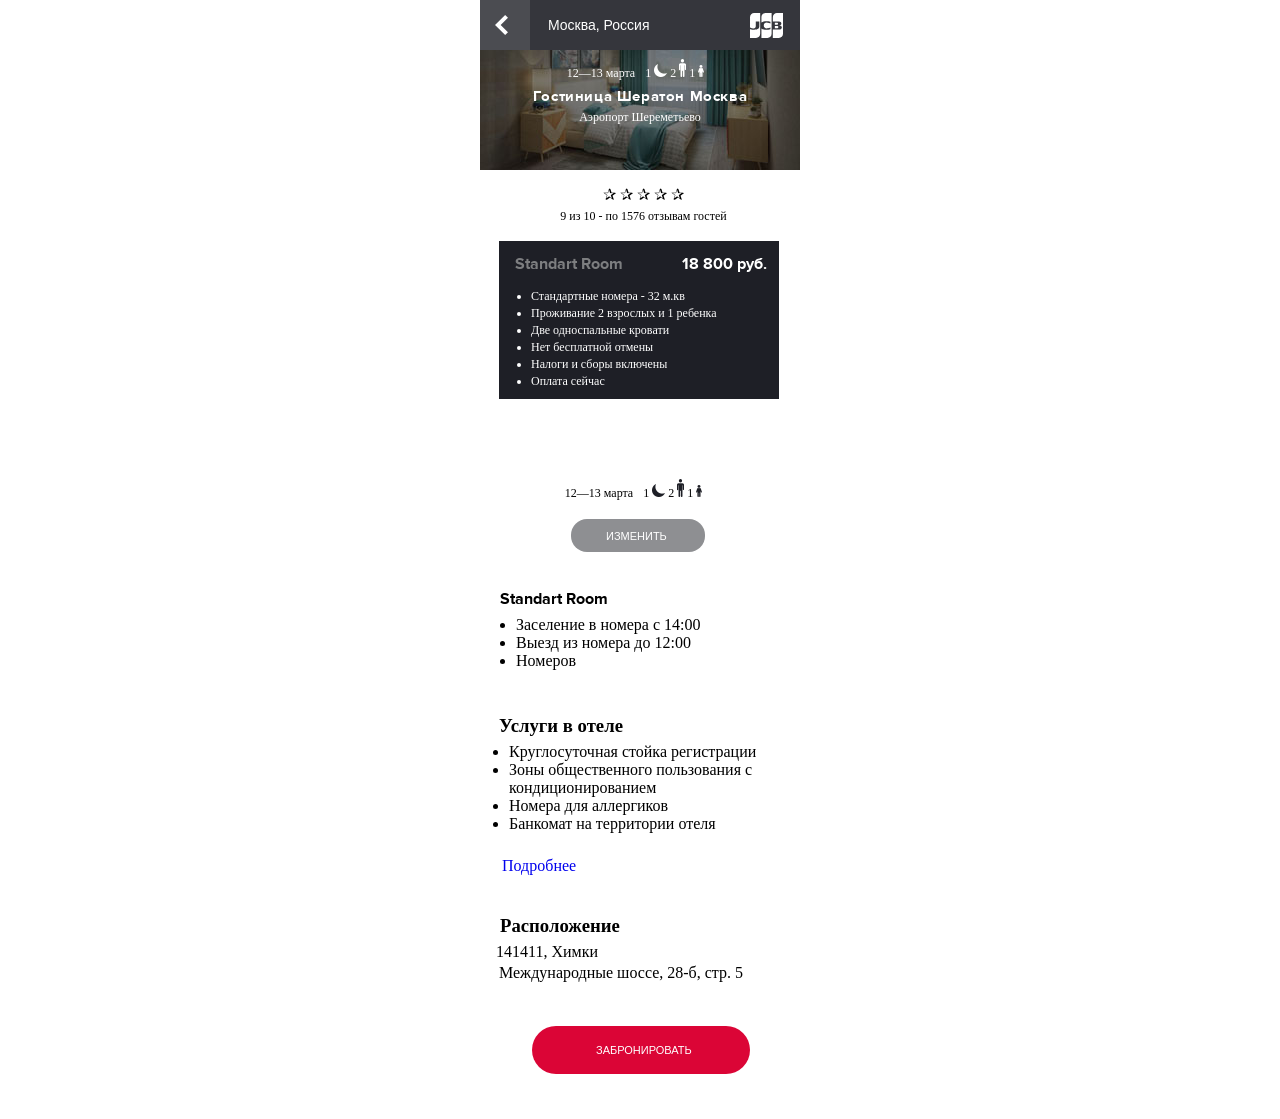
==== index.html @ 7e8d7c43 "fix all" ====
<!DOCTYPE html>
<html>
<head>
	<meta charset="utf-8">
	<meta http-equiv="X-UA-Compatible" content="ie=edge">
	<title>JCB</title>
	<link rel="stylesheet" type="text/css" href="src/styles/style.css">
	<link rel="stylesheet" type="text/css" href="src/styles/font.css">
</head>
<body>
	<header class="header">
		<div class="container container_header">
			<div class="header__block-left">
			<a class="link-back" href="#">
				<img class="arrow-back" src="src/img/white-arrow-left.svg" alt="back">
			</a></div>
			<div class="header__city">Москва, Россия</div>
			<div class="header__logo">
				<a href="#">
					<img class="jcb-logo" src="src/img/jcb-logo.svg" alt="JCB">
				</a>
			</div>
			<div class="header-date">12—13 марта
				<span class="icons">1 <img class="icon-moon" src="src/img/moon-white.png" alt="nights"></span>
				<span class="icons">2 <img class="icon-adult" src="src/img/adult-white.png" alt="adults"></span>
				<span class="icons">1 <img class="icon-child" src="src/img/child-white.png" alt="children"></span>
			</div> 	
			<div class="header__site-description">Гостиница Шератон Москва</div>
			<div class="header__location">Аэропорт Шереметьево</div>
		</div>
	</header>
	<div class="container container_main-block">
	<div class="raiting">
		<div class="raiting__star">✰</div>
		<div class="raiting__star">✰</div>
		<div class="raiting__star">✰</div>
		<div class="raiting__star">✰</div>
		<div class="raiting__star">✰</div>
	</div>
	<div class="hotel_review">9 из 10 - по 1576 отзывам гостей</div>
	<div class="room">
		<div class="room-type">Standart Room</div>
		<div class="cost">18 800 руб.</div>
			<ul class="room-list">
				<li class="room_list__item">Стандартные номера - 32 м.кв</li>
				<li class="room-list__item">Проживание 2 взрослых и 1 ребенка</li>
				<li class="room-list__item">Две односпальные кровати</li>
				<li class="room-list__item">Нет бесплатной отмены</li>
				<li class="room-list__item">Налоги и сборы включены</li>
				<li class="room-list__item">Оплата сейчас</li>
			</ul>
	</div>
	<div class="change-date">12—13 марта
		<span class="icons">1 <img class="icon" src="src/img/moon-black.png" alt="nights"></span>
		<span class="icons">2 <img class="icon" src="src/img/adult-black.png" alt="adults"></span>
		<span class="icons">1 <img class="icon" src="src/img/child-black.png" alt="children"></span>
	</div>
	<button class="btn">Изменить</button>
	<div class="information">
		<h3 class="information-room">Standart Room</h3>
		<ul class="information-list">
			<li class="information-list__item">Заселение в номера с 14:00</li>
			<li class="information-list__item">Выезд из номера до 12:00</li>
			<li class="information-list__item">Номеров</li>
		</ul>
	</div>
	<div class="services">
		<h3 class="services-room">Услуги в отеле</h3>
		<ul class="services-list">
			<li class="services-list__item">Круглосуточная стойка регистрации</li>
			<li class="services-list__item">Зоны общественного пользования с кондиционированием</li>
			<li class="services-list__item">Номера для аллергиков</li>
			<li class="services-list__item">Банкомат на территории отеля</li>
		</ul>
	</div>
	<a href="#" class="additional-link">Подробнее</a>
	<div class="map"></div>
	<div class="location">
		<h3 class="location__disposition">Расположение</h3>
		<div class="location__city">141411, Химки</div>
		<div class="location__address">Международные шоссе, 28-б, стр. 5</div>
		<div class="location__map"></div>
	</div>
	<button class="btn btn_reservation">Забронировать</button>
	</div>
</body>
</html>
---- src/styles/style.css ----
html,
body{
	margin: 0;
	padding: 0;
}

body{
	font: 14px 'ProximaNovaLight' Helvetica, sans-serif;
	margin-bottom: 45px;
}

.header{
	height: 170px;
	color: #fff;
	background: url(../../src/img/hotel-sheraton.jpg) no-repeat 50% 100%;
}

.container{
	width: 320px;
	margin: 0 auto;
}

.container_header{
	height: 50px;
	width: 320px;
	background: #35363c;
}

.header__block-left{
	height: 50px;
	width: 50px;
	background: #4b4c51;
	display: inline-block;
	
}

.header__city{
	font-family: Helvetica, sans-serif;
	font-size: 14px;
	display: inline-block;
	vertical-align: text-bottom;
	margin: 0 0 5px 14px;
	
}

.header__logo{
	display: inline-block;
	vertical-align: middle;
	margin: 0 0 8px 96px;
}

.link-back{
	display: inline-block;
	margin: 15px 0 0 15px;
}

.header-date{
	text-align: center;
	font-size: 12px;
	padding: 9px 16px 6px 0;
}

.header__site-description{
	text-align: center;
	letter-spacing: 0.04em;
	font: 15px 'ProximaNovaBold', Helvetica sans-serif;
}

.icons{
	position: relative;
	left: 7px;
}

.header__location{
	text-align: center;
	font-size: 12px;
	margin-top: 4px;
}

.raiting{
	margin: 15px 0 0 123px;
}

.raiting__star{
	display: inline-block;
}

.hotel_review{
	text-align: center;
	font-size: 12px;
	margin: 5px 0 0 7px;
}

.room{
	height: 158px;
	width: 280px;
	background: #1e1f26;
	margin: 17px 0 0 19px;
	font-size: 12px;
	color: #fff;
}

.room-type{
	display: inline-block;
	margin: 13px 0 0 16px;
	color: #7d7e80;
	font: 16px 'ProximaNovaBold';
}

.cost{
	display: inline-block;
	margin: 0 0 0 56px;
	font: 16px 'ProximaNovaBold';
}

.room-list{
	margin: 14px 0;
	font-size: 12px;
	line-height: 17px;
	padding: 0 32px;
}

.change-date{
	text-align: center;
	font-size: 12px;
	margin: 80px 30px 0 10px;
}

.btn{
	height: 33px;
	border-radius: 16px;
	text-transform: uppercase;
	margin: 18px 0 0 91px;
	color: #fff;
	background: #8e8f92;
	border: 1px;
	outline: none;
	padding: 0 38px 0 35px;
	font-size: 11px;
}

.btn:hover{
	background: #ac0027;
}

.information-room{
	margin: 37px 0 0 20px;
	font: 16px 'ProximaNovaBold';
}

.information-list{
	margin: 7px 0 0 -4px;
}

.services-room{
	margin: 45px 0 0 19px;
}

.services-list{
	margin: 6px 0 0 -11px;
}

.additional-link{
	display: inline-block;
	margin: 24px 0 0 22px;
	text-decoration: none;
}

.additional-link:hover{
	color: red;
	text-decoration: underline;
}

.location__disposition{
	margin: 40px 0 0 20px;
}

.location__city{
	margin: 6px 0 0 16px;
}

.location__address{
	margin: 3px 0 0 19px;
}

.btn_reservation{
	height: 48px;
	width: 218px;
	text-transform: uppercase;
	background: #db0536;
	border-radius: 28px;
	margin: 44px 0 0 52px;
	padding: 0 61px 0 64px;
}
---- src/styles/font.css ----
@font-face {
    font-family: "ProximaNovaRegular";
    src:  url("../fonts/ProximaNovaRegular/ProximaNovaRegular.woff") format("woff"),
          url("../fonts/ProximaNovaRegular/ProximaNovaRegular.ttf") format("truetype"),
          url("../fonts/ProximaNovaRegular/ProximaNovaRegular.eot"),
          url("../fonts/ProximaNovaRegular/ProximaNovaRegular.woff2") format("woff2"),
          url("../fonts/ProximaNovaRegular/ProximaNovaRegular.svg#Proxima Nova Regular") format("svg");
    font-style: normal;
    font-weight: normal;
}

@font-face {
    font-family: "ProximaNovaBold";
    src:  url("../fonts/ProximaNovaBold/ProximaNovaBold.woff") format("woff"),
          url("../fonts/ProximaNovaBold/ProximaNovaBold.ttf") format("truetype"),
          url("../fonts/ProximaNovaBold/ProximaNovaBold.eot"),
          url("../fonts/ProximaNovaBold/ProximaNovaBold.woff2") format("woff2"),
          url("../fonts/ProximaNovaBold/ProximaNovaBold.svg#Proxima Nova Bold") format("svg");
    font-style: normal;
    font-weight: normal;
}

@font-face {
  font-family: 'ProximaNovaLight';
  src: url('../fonts/ProximaNovaLight/ProximaNovaLight.woff') format('woff'),
       url('../fonts/ProximaNovaLight/ProximaNovaLight.ttf') format('truetype'),
       url("../fonts/ProximaNovaLight/ProximaNovaLight.eot"),
       url("../fonts/ProximaNovaLight/ProximaNovaLight.woff2") format("woff2"),
       url("../fonts/ProximaNovaLight/ProximaNovaLight.svg#Proxima Nova Light") format("svg");
       font-style: normal;
       font-weight: normal;
}
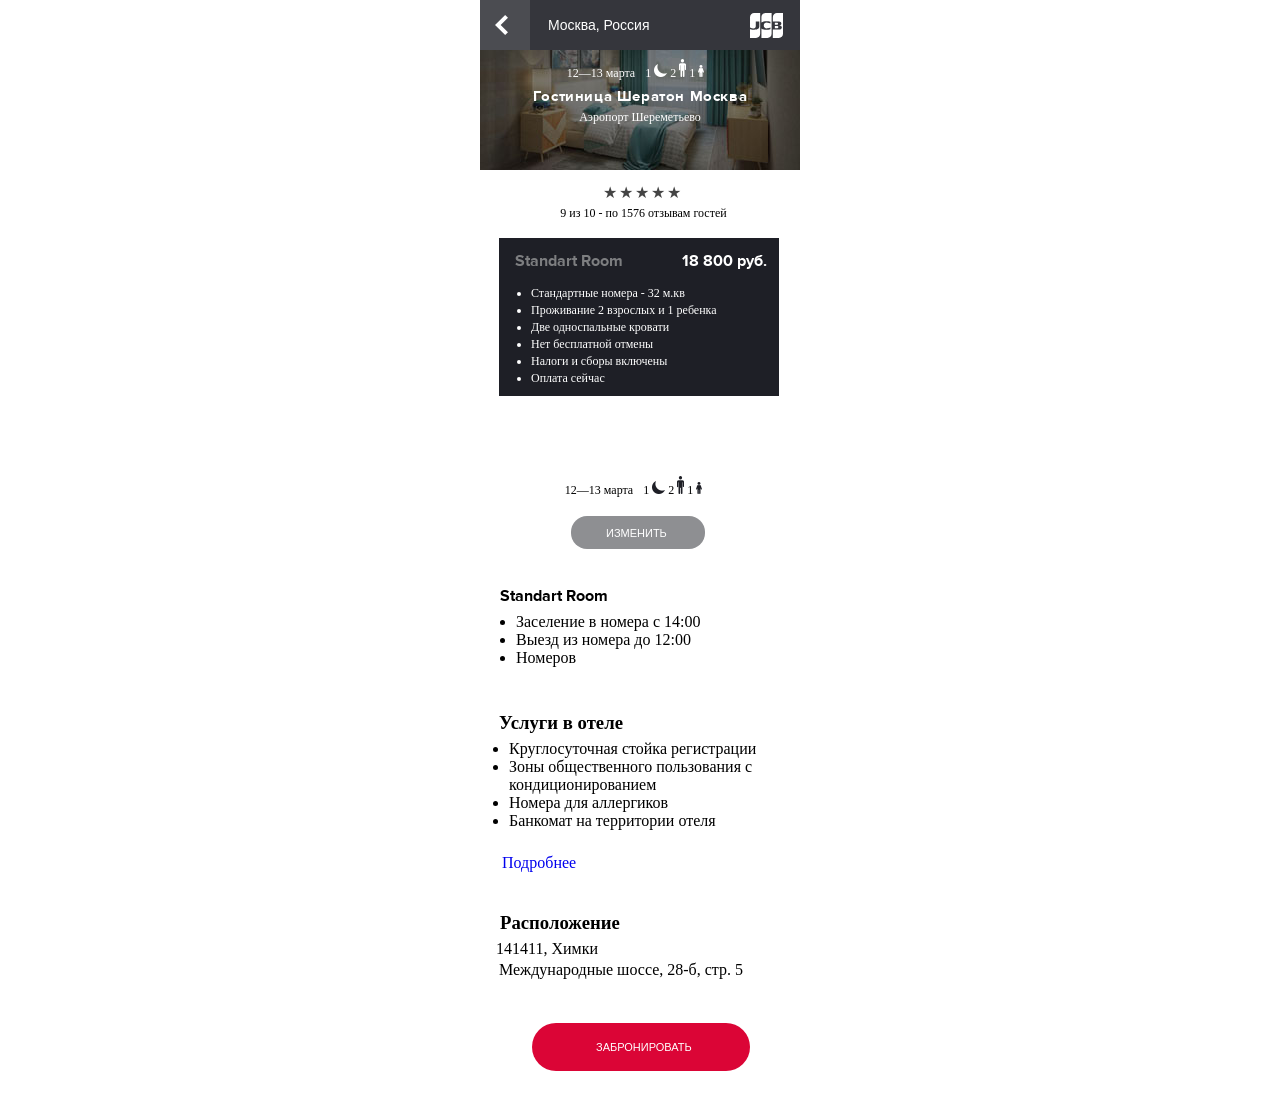
==== commit 8d550ad1: "add star rating" ====
--- a/index.html
+++ b/index.html
@@ -30,12 +30,17 @@
 		</div>
 	</header>
 	<div class="container container_main-block">
-	<div class="raiting">
-		<div class="raiting__star">✰</div>
-		<div class="raiting__star">✰</div>
-		<div class="raiting__star">✰</div>
-		<div class="raiting__star">✰</div>
-		<div class="raiting__star">✰</div>
+	<div class="rating">
+		<input class="star star-5" id="star-5" type="radio" name="star"/>
+    	<label class="star star-5" for="star-5"></label>
+    	<input class="star star-4" id="star-4" type="radio" name="star"/>
+    	<label class="star star-4" for="star-4"></label>
+    	<input class="star star-3" id="star-3" type="radio" name="star"/>
+    	<label class="star star-3" for="star-3"></label>
+    	<input class="star star-2" id="star-2" type="radio" name="star"/>
+    	<label class="star star-2" for="star-2"></label>
+    	<input class="star star-1" id="star-1" type="radio" name="star"/>
+    	<label class="star star-1" for="star-1"></label>
 	</div>
 	<div class="hotel_review">9 из 10 - по 1576 отзывам гостей</div>
 	<div class="room">
--- a/src/styles/style.css
+++ b/src/styles/style.css
@@ -77,18 +77,10 @@
 	margin-top: 4px;
 }
 
-.raiting{
-	margin: 15px 0 0 123px;
-}
-
-.raiting__star{
-	display: inline-block;
-}
-
 .hotel_review{
 	text-align: center;
 	font-size: 12px;
-	margin: 5px 0 0 7px;
+	margin-left: 7px;
 }
 
 .room{
@@ -191,4 +183,38 @@
 	border-radius: 28px;
 	margin: 44px 0 0 52px;
 	padding: 0 61px 0 64px;
+}
+
+.rating {
+  display: inline-block;
+  margin-left: 122px;
+  padding-top: 13px; 
+}
+
+input { 
+  display: none; }
+
+label.star {
+  float: right;
+  font-size: 16px;
+  padding: 0 1px 0 1px;
+  color: #444;
+  transition: all .2s;
+}
+
+input.star:checked ~ label.star:before {
+  content: '\2605';
+  color: #FD4;
+  transition: all .25s;
+}
+
+input.star-5:checked ~ label.star:before {
+  color: #FE7;
+}
+
+input.star-1:checked ~ label.star:before {
+ color: #F62; }
+
+label.star:before {
+  content: '\2605';
 }
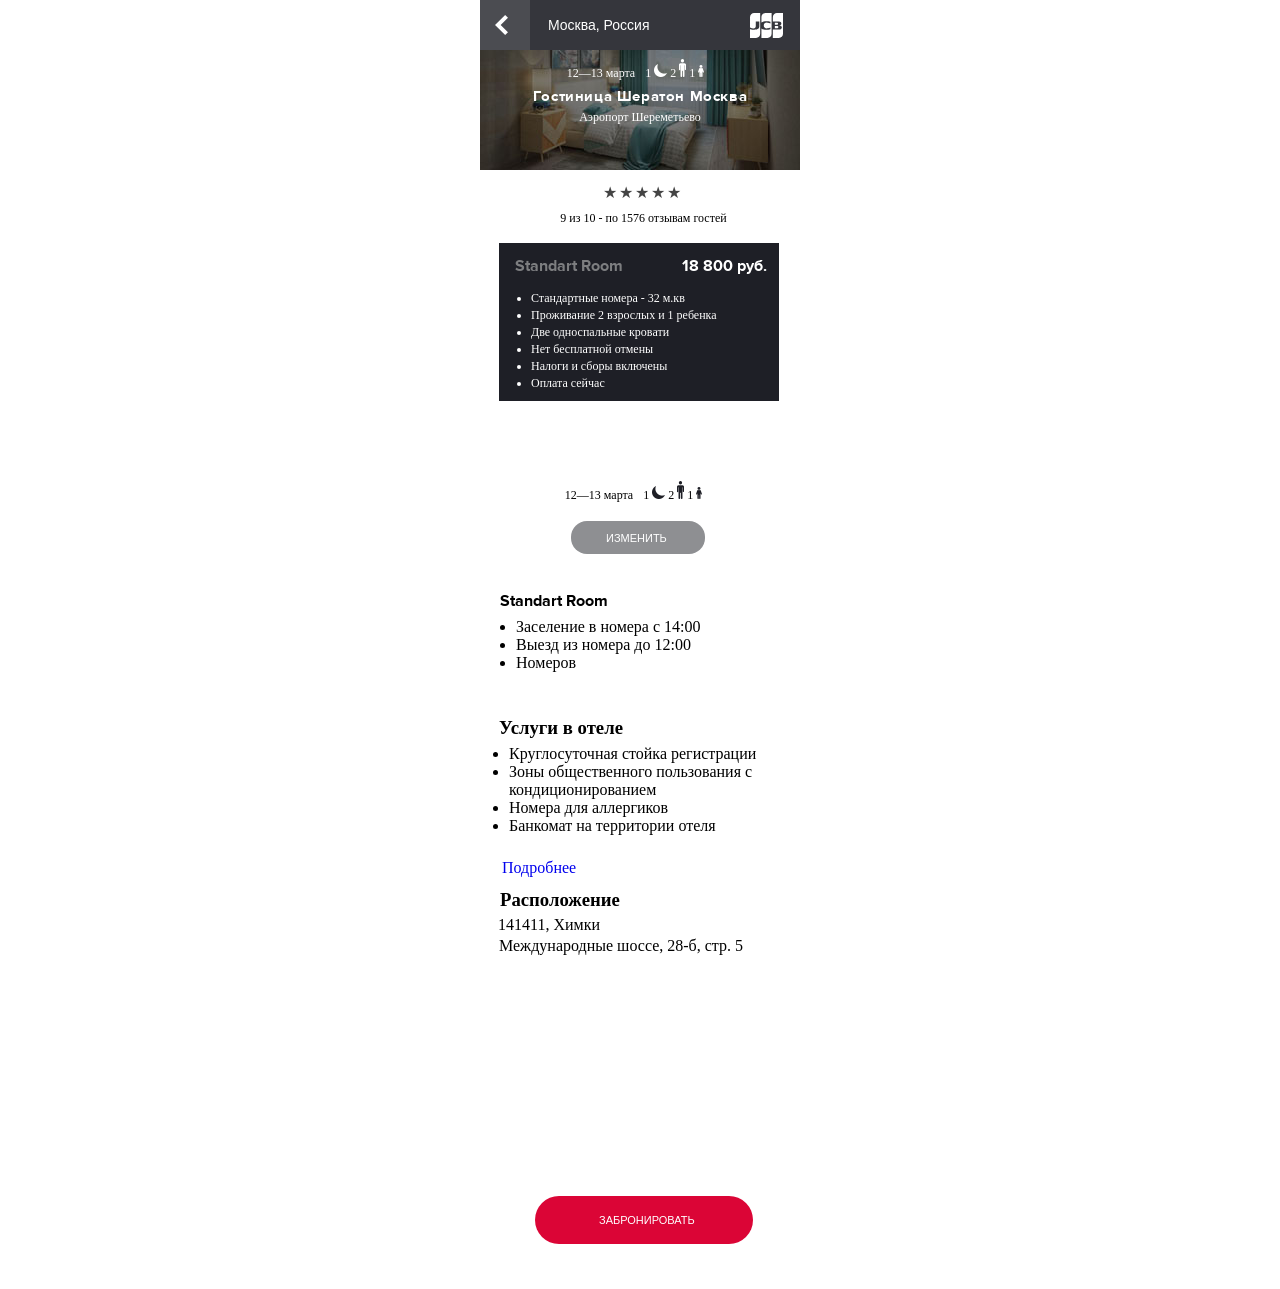
==== commit 06d0e65a: "add google map" ====
--- a/index.html
+++ b/index.html
@@ -21,9 +21,9 @@
 				</a>
 			</div>
 			<div class="header-date">12—13 марта
-				<span class="icons">1 <img class="icon-moon" src="src/img/moon-white.png" alt="nights"></span>
-				<span class="icons">2 <img class="icon-adult" src="src/img/adult-white.png" alt="adults"></span>
-				<span class="icons">1 <img class="icon-child" src="src/img/child-white.png" alt="children"></span>
+				<div class="icons">1 <img class="icon icon_moon" src="src/img/moon-white.png" alt="nights"></div>
+				<div class="icons">2 <img class="icon icon_adult" src="src/img/adult-white.png" alt="adults"></div>
+				<div class="icons">1 <img class="icon icon_child" src="src/img/child-white.png" alt="children"></div>
 			</div> 	
 			<div class="header__site-description">Гостиница Шератон Москва</div>
 			<div class="header__location">Аэропорт Шереметьево</div>
@@ -31,16 +31,16 @@
 	</header>
 	<div class="container container_main-block">
 	<div class="rating">
-		<input class="star star-5" id="star-5" type="radio" name="star"/>
-    	<label class="star star-5" for="star-5"></label>
-    	<input class="star star-4" id="star-4" type="radio" name="star"/>
-    	<label class="star star-4" for="star-4"></label>
-    	<input class="star star-3" id="star-3" type="radio" name="star"/>
-    	<label class="star star-3" for="star-3"></label>
-    	<input class="star star-2" id="star-2" type="radio" name="star"/>
-    	<label class="star star-2" for="star-2"></label>
-    	<input class="star star-1" id="star-1" type="radio" name="star"/>
-    	<label class="star star-1" for="star-1"></label>
+		<input class="rating__input rating__input_star-5" id="rating__input_star-5" type="radio" name="star"/>
+    	<label class="rating__img rating__img_star-5" for="rating__input_star-5"></label>
+    	<input class="rating__input rating__input_star-4" id="rating__input_star-4" type="radio" name="star"/>
+    	<label class="rating__img rating__img_star-4" for="rating__input_star-4"></label>
+    	<input class="rating__input rating__input_star-3" id="rating__input_star-3" type="radio" name="star"/>
+    	<label class="rating__img rating__img_star-3" for="rating__input_star-3"></label>
+    	<input class="rating__input rating__input_star-2" id="rating__input_star-2" type="radio" name="star"/>
+    	<label class="rating__img rating__img_star-2" for="rating__input_star-2"></label>
+    	<input class="rating__input rating__input_star-1" id="rating__input_star-1" type="radio" name="star"/>
+    	<label class="rating__img rating__img_star-1" for="rating__input_star-1"></label>
 	</div>
 	<div class="hotel_review">9 из 10 - по 1576 отзывам гостей</div>
 	<div class="room">
@@ -56,9 +56,9 @@
 			</ul>
 	</div>
 	<div class="change-date">12—13 марта
-		<span class="icons">1 <img class="icon" src="src/img/moon-black.png" alt="nights"></span>
-		<span class="icons">2 <img class="icon" src="src/img/adult-black.png" alt="adults"></span>
-		<span class="icons">1 <img class="icon" src="src/img/child-black.png" alt="children"></span>
+		<div class="icons">1 <img class="icon" src="src/img/moon-black.png" alt="nights"></div>
+		<div class="icons">2 <img class="icon" src="src/img/adult-black.png" alt="adults"></div>
+		<div class="icons">1 <img class="icon" src="src/img/child-black.png" alt="children"></div>
 	</div>
 	<button class="btn">Изменить</button>
 	<div class="information">
@@ -84,7 +84,9 @@
 		<h3 class="location__disposition">Расположение</h3>
 		<div class="location__city">141411, Химки</div>
 		<div class="location__address">Международные шоссе, 28-б, стр. 5</div>
-		<div class="location__map"></div>
+		<div class="location__map">
+			<iframe src="https://www.google.com/maps/embed?pb=!1m14!1m12!1m3!1d287245.68363551644!2d37.73401173756148!3d55.77401514226763!2m3!1f0!2f0!3f0!3m2!1i1024!2i768!4f13.1!5e0!3m2!1skk!2skz!4v1491842231706" width="280" height="207" frameborder="0" style="border:0" allowfullscreen></iframe>
+		</div>
 	</div>
 	<button class="btn btn_reservation">Забронировать</button>
 	</div>
--- a/src/styles/style.css
+++ b/src/styles/style.css
@@ -69,6 +69,7 @@
 .icons{
 	position: relative;
 	left: 7px;
+	display: inline-block;
 }
 
 .header__location{
@@ -80,7 +81,7 @@
 .hotel_review{
 	text-align: center;
 	font-size: 12px;
-	margin-left: 7px;
+	margin: 5px 0 0 7px;
 }
 
 .room{
@@ -164,11 +165,11 @@
 }
 
 .location__disposition{
-	margin: 40px 0 0 20px;
+	margin: 12px 0 0 20px;
 }
 
 .location__city{
-	margin: 6px 0 0 16px;
+	margin: 5px 0 0 18px;
 }
 
 .location__address{
@@ -181,7 +182,7 @@
 	text-transform: uppercase;
 	background: #db0536;
 	border-radius: 28px;
-	margin: 44px 0 0 52px;
+	margin: 15px 0 0 55px;
 	padding: 0 61px 0 64px;
 }
 
@@ -194,7 +195,7 @@
 input { 
   display: none; }
 
-label.star {
+.rating__img {
   float: right;
   font-size: 16px;
   padding: 0 1px 0 1px;
@@ -202,19 +203,23 @@
   transition: all .2s;
 }
 
-input.star:checked ~ label.star:before {
+.rating__input:checked ~ .rating__img:before {
   content: '\2605';
   color: #FD4;
   transition: all .25s;
 }
 
-input.star-5:checked ~ label.star:before {
+.rating__input_star-5:checked ~ .rating__img:before {
   color: #FE7;
 }
 
-input.star-1:checked ~ label.star:before {
+.rating__input_star-1:checked ~ .rating__img:before {
  color: #F62; }
 
-label.star:before {
+.rating__img:before {
   content: '\2605';
+}
+
+iframe{
+	margin: 15px 0 0 20px;
 }
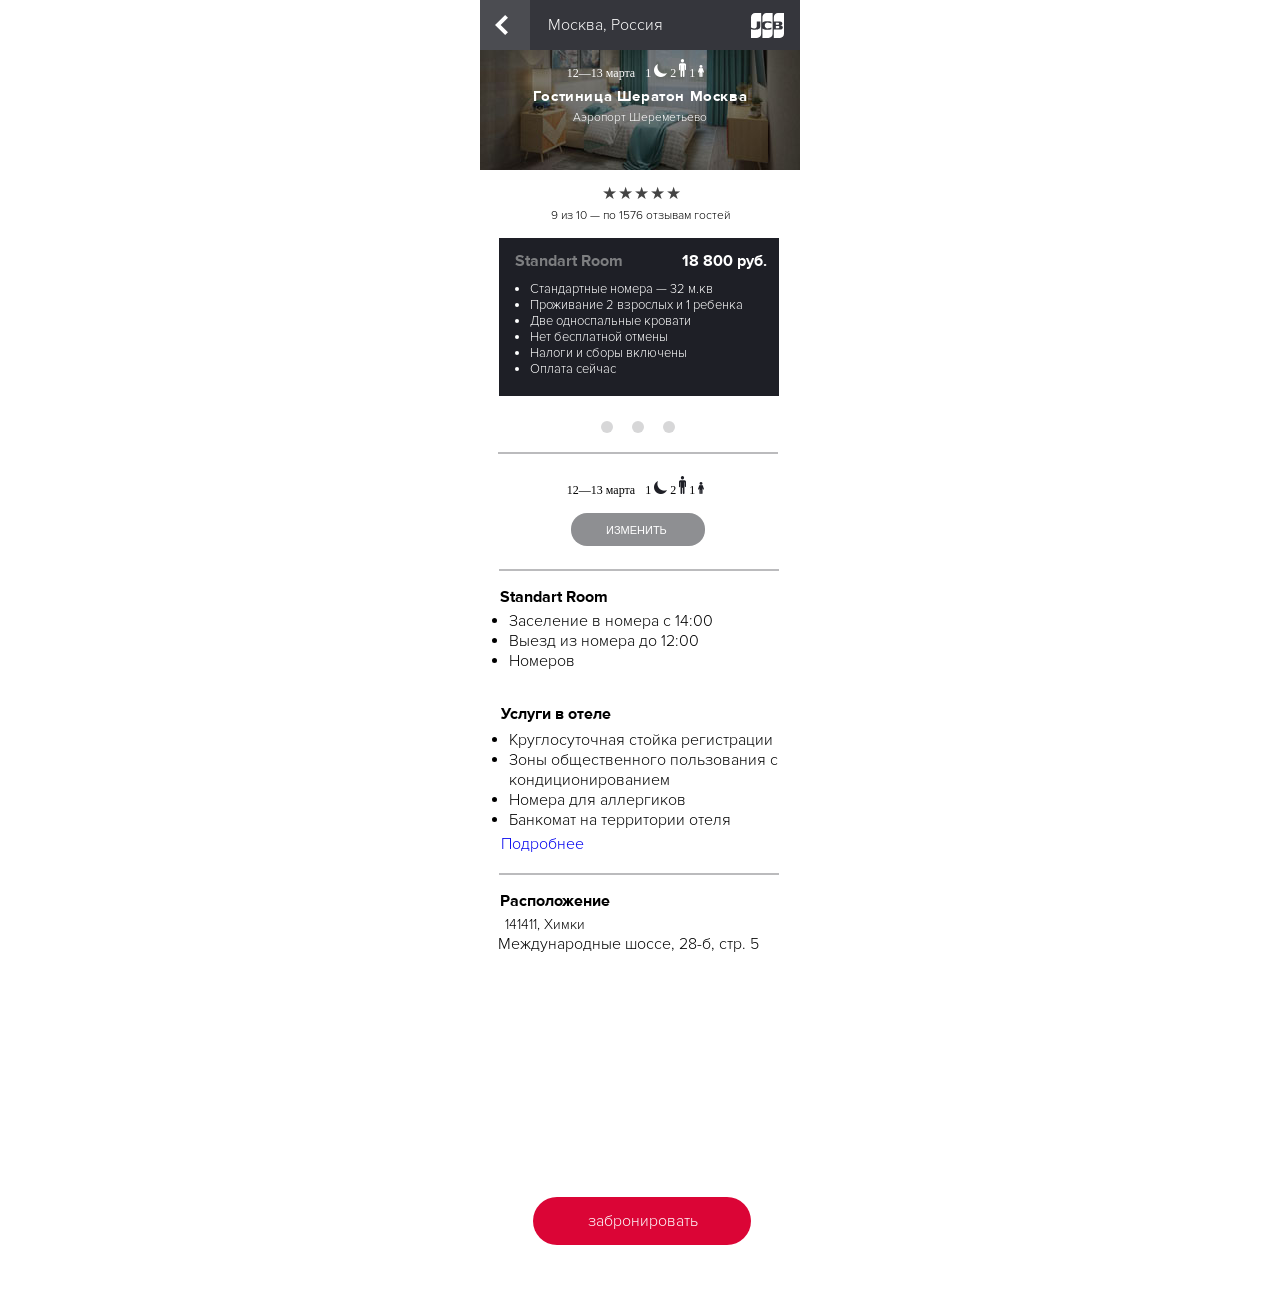
==== commit c337d246: "add slider button and crossline, change font-size" ====
--- a/index.html
+++ b/index.html
@@ -3,6 +3,7 @@
 <head>
 	<meta charset="utf-8">
 	<meta http-equiv="X-UA-Compatible" content="ie=edge">
+	<meta name="viewport" content="width=device-width, initial-scale=1">
 	<title>JCB</title>
 	<link rel="stylesheet" type="text/css" href="src/styles/style.css">
 	<link rel="stylesheet" type="text/css" href="src/styles/font.css">
@@ -42,12 +43,12 @@
     	<input class="rating__input rating__input_star-1" id="rating__input_star-1" type="radio" name="star"/>
     	<label class="rating__img rating__img_star-1" for="rating__input_star-1"></label>
 	</div>
-	<div class="hotel_review">9 из 10 - по 1576 отзывам гостей</div>
+	<div class="hotel_review">9 из 10 — по 1576 отзывам гостей</div>
 	<div class="room">
 		<div class="room-type">Standart Room</div>
 		<div class="cost">18 800 руб.</div>
 			<ul class="room-list">
-				<li class="room_list__item">Стандартные номера - 32 м.кв</li>
+				<li class="room_list__item">Стандартные номера — 32 м.кв</li>
 				<li class="room-list__item">Проживание 2 взрослых и 1 ребенка</li>
 				<li class="room-list__item">Две односпальные кровати</li>
 				<li class="room-list__item">Нет бесплатной отмены</li>
@@ -55,12 +56,19 @@
 				<li class="room-list__item">Оплата сейчас</li>
 			</ul>
 	</div>
+	<div class="slider">
+		<div class="slider__circle slider__circle-1"></div>
+		<div class="slider__circle slider__circle-2"></div>
+		<div class="slider__circle slider__circle-3"></div>
+	</div>
+	<div class="crossline crossline-1"></div>
 	<div class="change-date">12—13 марта
 		<div class="icons">1 <img class="icon" src="src/img/moon-black.png" alt="nights"></div>
 		<div class="icons">2 <img class="icon" src="src/img/adult-black.png" alt="adults"></div>
 		<div class="icons">1 <img class="icon" src="src/img/child-black.png" alt="children"></div>
 	</div>
 	<button class="btn">Изменить</button>
+	<div class="crossline crossline-2"></div>
 	<div class="information">
 		<h3 class="information-room">Standart Room</h3>
 		<ul class="information-list">
@@ -79,6 +87,7 @@
 		</ul>
 	</div>
 	<a href="#" class="additional-link">Подробнее</a>
+	<div class="crossline crossline-3"></div>
 	<div class="map"></div>
 	<div class="location">
 		<h3 class="location__disposition">Расположение</h3>
--- a/src/styles/style.css
+++ b/src/styles/style.css
@@ -35,18 +35,17 @@
 }
 
 .header__city{
-	font-family: Helvetica, sans-serif;
-	font-size: 14px;
+	font: 16px 'ProximaNovaLight', Helvetica, sans-serif;
 	display: inline-block;
 	vertical-align: text-bottom;
-	margin: 0 0 5px 14px;
+	margin: 0 0 3px 14px;
 	
 }
 
 .header__logo{
 	display: inline-block;
 	vertical-align: middle;
-	margin: 0 0 8px 96px;
+	margin: 0 0 8px 84px;
 }
 
 .link-back{
@@ -74,21 +73,20 @@
 
 .header__location{
 	text-align: center;
-	font-size: 12px;
+	font: 12px 'ProximaNovaLight';
 	margin-top: 4px;
 }
 
 .hotel_review{
 	text-align: center;
-	font-size: 12px;
-	margin: 5px 0 0 7px;
+	font: 12px 'ProximaNovaLight', Helvetica sans-serif;
 }
 
 .room{
 	height: 158px;
 	width: 280px;
 	background: #1e1f26;
-	margin: 17px 0 0 19px;
+	margin: 15px 0 0 19px;
 	font-size: 12px;
 	color: #fff;
 }
@@ -107,23 +105,22 @@
 }
 
 .room-list{
-	margin: 14px 0;
+	margin: 10px 0;
+	font: 13px 'ProximaNovaLight', sans-serif ;
+	padding: 0 31px;
+}
+
+.change-date{
+	text-align: center;
 	font-size: 12px;
-	line-height: 17px;
-	padding: 0 32px;
-}
-
-.change-date{
-	text-align: center;
-	font-size: 12px;
-	margin: 80px 30px 0 10px;
+	margin: 22px 30px 0 14px;
 }
 
 .btn{
 	height: 33px;
 	border-radius: 16px;
 	text-transform: uppercase;
-	margin: 18px 0 0 91px;
+	margin: 15px 0 0 91px;
 	color: #fff;
 	background: #8e8f92;
 	border: 1px;
@@ -137,26 +134,31 @@
 }
 
 .information-room{
-	margin: 37px 0 0 20px;
-	font: 16px 'ProximaNovaBold';
+	margin: 16px 0 0 20px;
+	font: 16px 'ProximaNovaBold', Helvetica sans-serif;
 }
 
 .information-list{
-	margin: 7px 0 0 -4px;
+	padding: 0 0 0 29px;
+	margin: 4px 0 0 0;
+	font: 16px 'ProximaNovaLight', Helvetica sans-serif;
 }
 
 .services-room{
-	margin: 45px 0 0 19px;
+	margin: 33px 0 0 21px;
+	font: 16px 'ProximaNovaBold', Helvetica sans-serif;
 }
 
 .services-list{
 	margin: 6px 0 0 -11px;
+	font: 16px 'ProximaNovaLight', Helvetica sans-serif;
 }
 
 .additional-link{
 	display: inline-block;
-	margin: 24px 0 0 22px;
+	margin: 4px 0 0 21px;
 	text-decoration: none;
+	font: 16px 'ProximaNovaLight', Helvetica sans-serif;
 }
 
 .additional-link:hover{
@@ -165,25 +167,29 @@
 }
 
 .location__disposition{
-	margin: 12px 0 0 20px;
+	margin: 16px 0 0 20px;
+	font: 16px 'ProximaNovaBold', Helvetica sans-serif;
 }
 
 .location__city{
-	margin: 5px 0 0 18px;
+	margin: 5px 0 0 25px;
+	font: 14px 'ProximaNovaLight', Helvetica sans-serif;
 }
 
 .location__address{
-	margin: 3px 0 0 19px;
+	margin: 1px 0 0 18px;
+	font: 16px 'ProximaNovaLight', Helvetica sans-serif;
 }
 
 .btn_reservation{
 	height: 48px;
 	width: 218px;
-	text-transform: uppercase;
+	text-transform: lowercase;
 	background: #db0536;
 	border-radius: 28px;
-	margin: 15px 0 0 55px;
-	padding: 0 61px 0 64px;
+	margin: 19px 0 0 53px;
+	padding: 0 61px 0 55px;
+	font: 16px 'ProximaNovaLight', Helvetica sans-serif;
 }
 
 .rating {
@@ -197,8 +203,8 @@
 
 .rating__img {
   float: right;
-  font-size: 16px;
-  padding: 0 1px 0 1px;
+  font-size: 17px;
+  padding: 0 1px 0 0;
   color: #444;
   transition: all .2s;
 }
@@ -220,6 +226,45 @@
   content: '\2605';
 }
 
+.rating__input:hover ~ .rating__img {
+	color: #FD4;
+}
+
 iframe{
-	margin: 15px 0 0 20px;
-}+	margin: 13px 0 0 20px;
+}
+
+.slider__circle{
+	height: 12px;
+	width: 12px;
+	background: #d7d7d8;
+	border-radius: 10px;
+	display: inline-block;
+	margin-left: 15px;
+}
+
+.slider__circle:hover{
+	background: #9a9a9d;
+}
+
+.slider{
+	margin: 23px 20px 0 0;
+	text-align: center;
+
+}
+
+
+.crossline{
+	border-top: 2px solid #bbbbbd;
+	width: 280px;
+	margin: 15px 0 0 18px;
+}
+
+.crossline-2{
+	margin: 23px 0 0 19px;
+}
+
+.crossline-3{
+	margin: 19px 0 0 19px;
+}
+
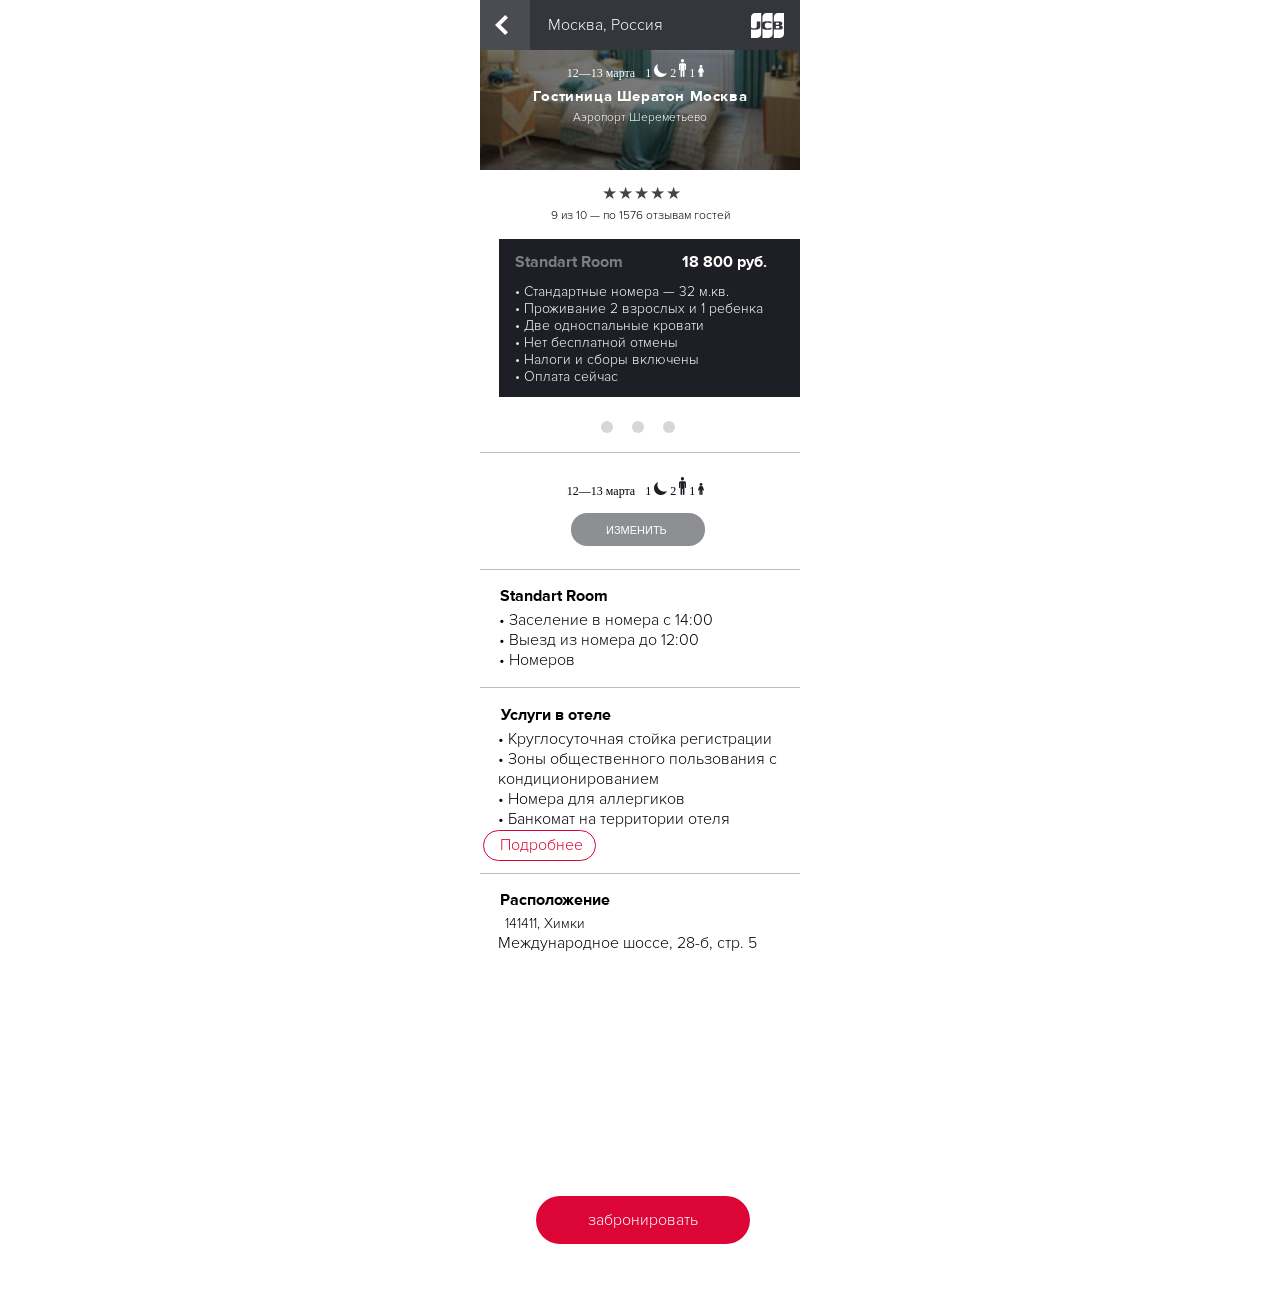
==== commit d2d9adc0: "test media queries, fix font size, add borer-bottom and top" ====
--- a/index.html
+++ b/index.html
@@ -48,53 +48,50 @@
 		<div class="room-type">Standart Room</div>
 		<div class="cost">18 800 руб.</div>
 			<ul class="room-list">
-				<li class="room_list__item">Стандартные номера — 32 м.кв</li>
-				<li class="room-list__item">Проживание 2 взрослых и 1 ребенка</li>
-				<li class="room-list__item">Две односпальные кровати</li>
-				<li class="room-list__item">Нет бесплатной отмены</li>
-				<li class="room-list__item">Налоги и сборы включены</li>
-				<li class="room-list__item">Оплата сейчас</li>
+				<li class="room_list__item">• Стандартные номера — 32 м.кв.</li>
+				<li class="room-list__item">• Проживание 2 взрослых и 1 ребенка</li>
+				<li class="room-list__item">• Две односпальные кровати</li>
+				<li class="room-list__item">• Нет бесплатной отмены</li>
+				<li class="room-list__item">• Налоги и сборы включены</li>
+				<li class="room-list__item">• Оплата сейчас</li>
 			</ul>
 	</div>
-	<div class="slider">
+	<div class="slider slider_active">
 		<div class="slider__circle slider__circle-1"></div>
 		<div class="slider__circle slider__circle-2"></div>
 		<div class="slider__circle slider__circle-3"></div>
 	</div>
-	<div class="crossline crossline-1"></div>
 	<div class="change-date">12—13 марта
 		<div class="icons">1 <img class="icon" src="src/img/moon-black.png" alt="nights"></div>
 		<div class="icons">2 <img class="icon" src="src/img/adult-black.png" alt="adults"></div>
 		<div class="icons">1 <img class="icon" src="src/img/child-black.png" alt="children"></div>
 	</div>
 	<button class="btn">Изменить</button>
-	<div class="crossline crossline-2"></div>
 	<div class="information">
 		<h3 class="information-room">Standart Room</h3>
 		<ul class="information-list">
-			<li class="information-list__item">Заселение в номера с 14:00</li>
-			<li class="information-list__item">Выезд из номера до 12:00</li>
-			<li class="information-list__item">Номеров</li>
+			<li class="information-list__item">• Заселение в номера с 14:00</li>
+			<li class="information-list__item">• Выезд из номера до 12:00</li>
+			<li class="information-list__item">• Номеров</li>
 		</ul>
 	</div>
 	<div class="services">
 		<h3 class="services-room">Услуги в отеле</h3>
 		<ul class="services-list">
-			<li class="services-list__item">Круглосуточная стойка регистрации</li>
-			<li class="services-list__item">Зоны общественного пользования с кондиционированием</li>
-			<li class="services-list__item">Номера для аллергиков</li>
-			<li class="services-list__item">Банкомат на территории отеля</li>
+			<li class="services-list__item">• Круглосуточная стойка регистрации</li>
+			<li class="services-list__item">• Зоны общественного пользования с кондиционированием</li>
+			<li class="services-list__item">• Номера для аллергиков</li>
+			<li class="services-list__item">• Банкомат на территории отеля</li>
 		</ul>
 	</div>
 	<a href="#" class="additional-link">Подробнее</a>
-	<div class="crossline crossline-3"></div>
 	<div class="map"></div>
 	<div class="location">
 		<h3 class="location__disposition">Расположение</h3>
 		<div class="location__city">141411, Химки</div>
-		<div class="location__address">Международные шоссе, 28-б, стр. 5</div>
+		<div class="location__address">Международное шоссе, 28-б, стр. 5</div>
 		<div class="location__map">
-			<iframe src="https://www.google.com/maps/embed?pb=!1m14!1m12!1m3!1d287245.68363551644!2d37.73401173756148!3d55.77401514226763!2m3!1f0!2f0!3f0!3m2!1i1024!2i768!4f13.1!5e0!3m2!1skk!2skz!4v1491842231706" width="280" height="207" frameborder="0" style="border:0" allowfullscreen></iframe>
+			<iframe src="https://www.google.com/maps/embed?pb=!1m18!1m12!1m3!1d4626.504915275859!2d37.413159194194215!3d55.949199069876904!2m3!1f0!2f0!3f0!3m2!1i1024!2i768!4f13.1!3m3!1m2!1s0x46b5392ebc687fd3%3A0x31a08aa4f9fae103!2sSheraton+Moscow+Sheremetyevo+Hotel!5e0!3m2!1sru!2sru!4v1492005720964" width="280" height="208" frameborder="0" style="border:0" allowfullscreen></iframe>
 		</div>
 	</div>
 	<button class="btn btn_reservation">Забронировать</button>
--- a/src/styles/style.css
+++ b/src/styles/style.css
@@ -6,23 +6,22 @@
 
 body{
 	font: 14px 'ProximaNovaLight' Helvetica, sans-serif;
-	margin-bottom: 45px;
+	margin: 0 auto;
+	width: 320px;
 }
 
 .header{
 	height: 170px;
 	color: #fff;
-	background: url(../../src/img/hotel-sheraton.jpg) no-repeat 50% 100%;
+	background: url(../../src/img/hotel-sheraton.jpg) no-repeat 50% 100% / cover;
 }
 
 .container{
-	width: 320px;
 	margin: 0 auto;
 }
 
 .container_header{
 	height: 50px;
-	width: 320px;
 	background: #35363c;
 }
 
@@ -84,9 +83,8 @@
 
 .room{
 	height: 158px;
-	width: 280px;
 	background: #1e1f26;
-	margin: 15px 0 0 19px;
+	margin: 16px 0 0 19px;
 	font-size: 12px;
 	color: #fff;
 }
@@ -105,28 +103,30 @@
 }
 
 .room-list{
-	margin: 10px 0;
-	font: 13px 'ProximaNovaLight', sans-serif ;
-	padding: 0 31px;
+	margin: 11px 0;
+	font: 14px 'ProximaNovaLight', sans-serif ;
+	padding: 0 16px;
+	list-style: none;
 }
 
 .change-date{
 	text-align: center;
 	font-size: 12px;
-	margin: 22px 30px 0 14px;
+	margin: 24px 30px 0 14px;
 }
 
 .btn{
 	height: 33px;
 	border-radius: 16px;
 	text-transform: uppercase;
-	margin: 15px 0 0 91px;
+	margin: 14px 0 0 91px;
 	color: #fff;
 	background: #8e8f92;
 	border: 1px;
 	outline: none;
 	padding: 0 38px 0 35px;
 	font-size: 11px;
+	cursor: pointer;
 }
 
 .btn:hover{
@@ -138,32 +138,51 @@
 	font: 16px 'ProximaNovaBold', Helvetica sans-serif;
 }
 
+.information{
+	margin: 23px 0 0 0;
+	border-top: 1px solid #bbbbbd;
+}
+
 .information-list{
-	padding: 0 0 0 29px;
+	padding: 0 0 0 19px;
 	margin: 4px 0 0 0;
-	font: 16px 'ProximaNovaLight', Helvetica sans-serif;
+	list-style: none;
+	font: 16px 'ProximaNovaLight', Helvetica sans-serif;
+}
+
+.services{
+	border-top: 1px solid #bbbbbd;
+	margin: 17px 0 0 0;
 }
 
 .services-room{
-	margin: 33px 0 0 21px;
+	margin: 17px 0 0 21px;
 	font: 16px 'ProximaNovaBold', Helvetica sans-serif;
 }
 
 .services-list{
-	margin: 6px 0 0 -11px;
+	margin: 4px 0 0 0;
+	padding: 0 0 0 18px;
+	list-style: none;
 	font: 16px 'ProximaNovaLight', Helvetica sans-serif;
 }
 
 .additional-link{
 	display: inline-block;
-	margin: 4px 0 0 21px;
+	border: 1px solid #db0536;
+	border-radius: 20px;
+	text-align: center;
+	color: #db0536;
 	text-decoration: none;
-	font: 16px 'ProximaNovaLight', Helvetica sans-serif;
+	cursor: pointer;
+	font: 16px 'ProximaNovaLight', Helvetica sans-serif;
+	margin: 1px 0 0 3px;
+	padding: 4px 12px 5px 16px;
 }
 
 .additional-link:hover{
-	color: red;
-	text-decoration: underline;
+	color: #fff;
+	background: #db0536;
 }
 
 .location__disposition{
@@ -181,15 +200,19 @@
 	font: 16px 'ProximaNovaLight', Helvetica sans-serif;
 }
 
+.location{
+	border-top: 1px solid #bbbbbd;
+	margin: 12px 0 0 0;
+}
 .btn_reservation{
 	height: 48px;
-	width: 218px;
 	text-transform: lowercase;
 	background: #db0536;
 	border-radius: 28px;
-	margin: 19px 0 0 53px;
-	padding: 0 61px 0 55px;
-	font: 16px 'ProximaNovaLight', Helvetica sans-serif;
+	margin: 18px 0 0 56px;
+	padding: 0 52px 0 52px;
+	font: 16px 'ProximaNovaLight', Helvetica sans-serif;
+	cursor: pointer;
 }
 
 .rating {
@@ -207,6 +230,7 @@
   padding: 0 1px 0 0;
   color: #444;
   transition: all .2s;
+  cursor: pointer;
 }
 
 .rating__input:checked ~ .rating__img:before {
@@ -241,30 +265,39 @@
 	border-radius: 10px;
 	display: inline-block;
 	margin-left: 15px;
+	cursor: pointer;
+	transition: all 0.3s ease-in-out 0s;
+	position: relative;
+	right: 10px;
+	bottom: 15px;
 }
 
 .slider__circle:hover{
 	background: #9a9a9d;
+	transform: scale(1.3);
 }
 
 .slider{
-	margin: 23px 20px 0 0;
-	text-align: center;
-
-}
-
-
-.crossline{
-	border-top: 2px solid #bbbbbd;
-	width: 280px;
-	margin: 15px 0 0 18px;
-}
-
-.crossline-2{
-	margin: 23px 0 0 19px;
-}
-
-.crossline-3{
-	margin: 19px 0 0 19px;
-}
-
+	margin: 37px 0 0 0;
+	text-align: center;
+	border-bottom: 1px solid #bbbbbd;
+
+}
+
+.container_main-block{
+	margin-bottom: 20%;
+}
+
+@media screen and (max-width: 768px) { /*mobile*/
+	body{
+		margin: 0 auto;
+		width: auto;
+	}
+}
+
+@media screen and (min-width: 1024px) and (max-width: 1240px)  {
+	body{
+		margin: 0 auto;
+		width: auto;
+	}
+}
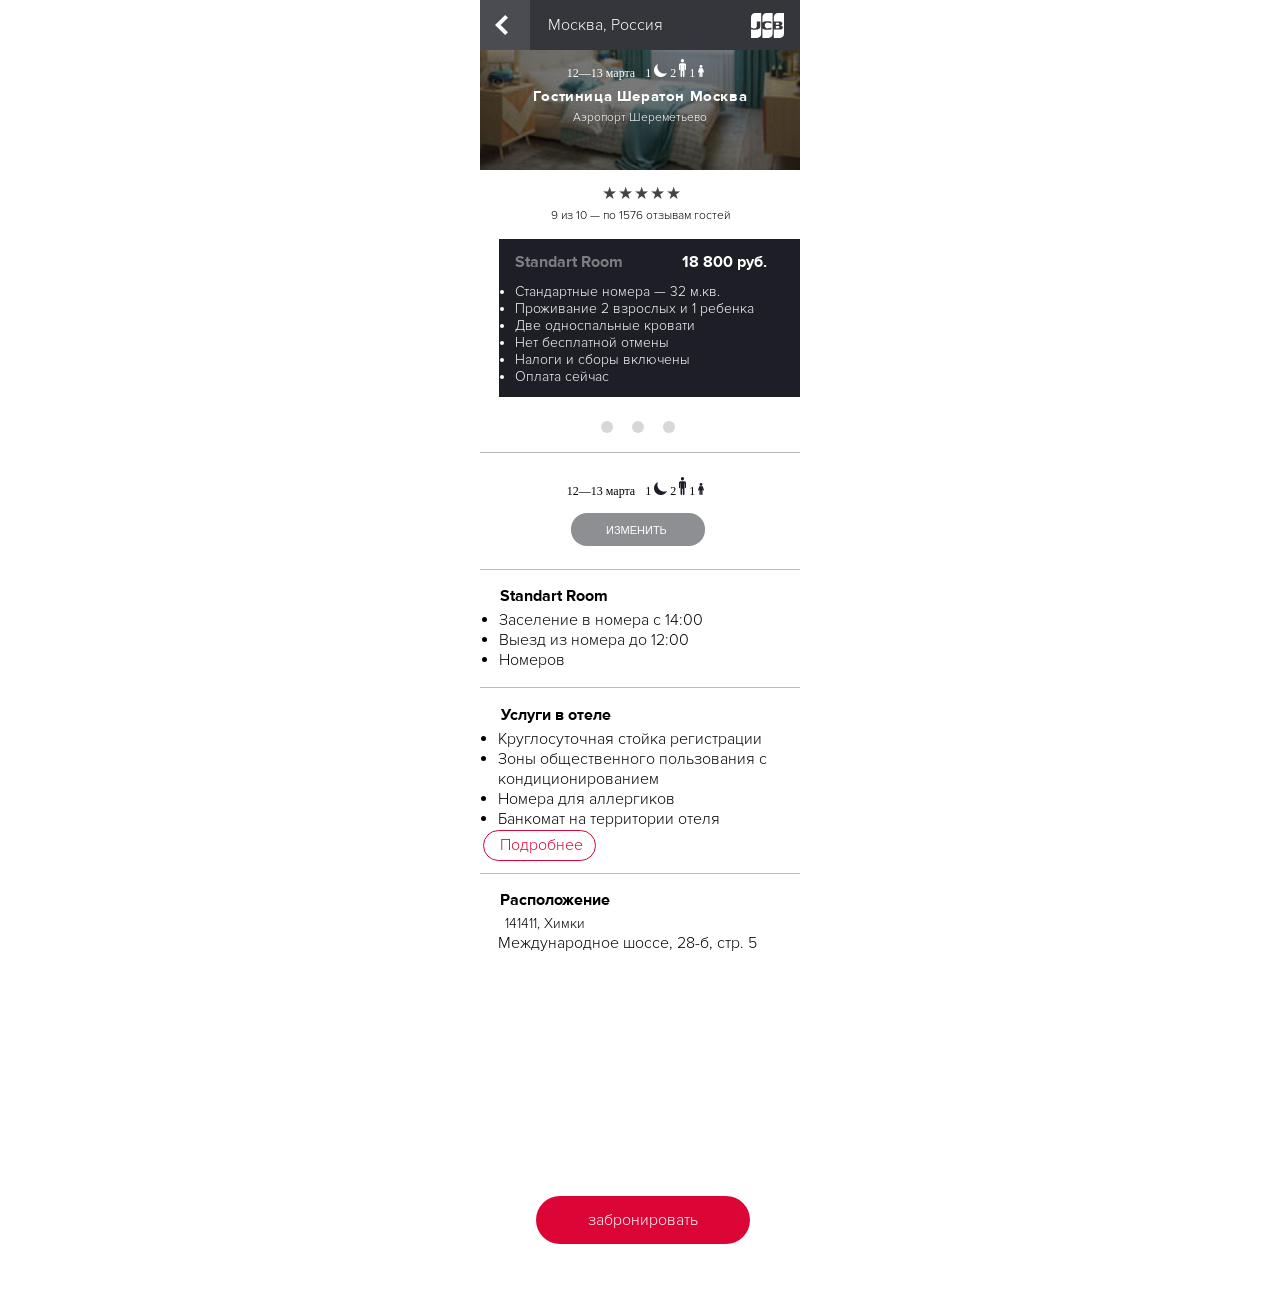
==== commit 42492112: "add page 1 mobile and style" ====
--- a/index.html
+++ b/index.html
@@ -48,18 +48,18 @@
 		<div class="room-type">Standart Room</div>
 		<div class="cost">18 800 руб.</div>
 			<ul class="room-list">
-				<li class="room_list__item">• Стандартные номера — 32 м.кв.</li>
-				<li class="room-list__item">• Проживание 2 взрослых и 1 ребенка</li>
-				<li class="room-list__item">• Две односпальные кровати</li>
-				<li class="room-list__item">• Нет бесплатной отмены</li>
-				<li class="room-list__item">• Налоги и сборы включены</li>
-				<li class="room-list__item">• Оплата сейчас</li>
+				<li class="room_list__item">Стандартные номера — 32 м.кв.</li>
+				<li class="room-list__item">Проживание 2 взрослых и 1 ребенка</li>
+				<li class="room-list__item">Две односпальные кровати</li>
+				<li class="room-list__item">Нет бесплатной отмены</li>
+				<li class="room-list__item">Налоги и сборы включены</li>
+				<li class="room-list__item">Оплата сейчас</li>
 			</ul>
 	</div>
-	<div class="slider slider_active">
-		<div class="slider__circle slider__circle-1"></div>
-		<div class="slider__circle slider__circle-2"></div>
-		<div class="slider__circle slider__circle-3"></div>
+	<div class="slider">
+		<div class="slider__circle slider__circle_active slider__circle-1"></div>
+		<div class="slider__circle slider__circle_active slider__circle-2"></div>
+		<div class="slider__circle slider__circle_active slider__circle-3"></div>
 	</div>
 	<div class="change-date">12—13 марта
 		<div class="icons">1 <img class="icon" src="src/img/moon-black.png" alt="nights"></div>
@@ -70,18 +70,18 @@
 	<div class="information">
 		<h3 class="information-room">Standart Room</h3>
 		<ul class="information-list">
-			<li class="information-list__item">• Заселение в номера с 14:00</li>
-			<li class="information-list__item">• Выезд из номера до 12:00</li>
-			<li class="information-list__item">• Номеров</li>
+			<li class="information-list__item">Заселение в номера с 14:00</li>
+			<li class="information-list__item">Выезд из номера до 12:00</li>
+			<li class="information-list__item">Номеров</li>
 		</ul>
 	</div>
 	<div class="services">
 		<h3 class="services-room">Услуги в отеле</h3>
 		<ul class="services-list">
-			<li class="services-list__item">• Круглосуточная стойка регистрации</li>
-			<li class="services-list__item">• Зоны общественного пользования с кондиционированием</li>
-			<li class="services-list__item">• Номера для аллергиков</li>
-			<li class="services-list__item">• Банкомат на территории отеля</li>
+			<li class="services-list__item">Круглосуточная стойка регистрации</li>
+			<li class="services-list__item">Зоны общественного пользования с кондиционированием</li>
+			<li class="services-list__item">Номера для аллергиков</li>
+			<li class="services-list__item">Банкомат на территории отеля</li>
 		</ul>
 	</div>
 	<a href="#" class="additional-link">Подробнее</a>
--- a/src/styles/style.css
+++ b/src/styles/style.css
@@ -106,7 +106,7 @@
 	margin: 11px 0;
 	font: 14px 'ProximaNovaLight', sans-serif ;
 	padding: 0 16px;
-	list-style: none;
+	list-style: disc;
 }
 
 .change-date{
@@ -146,7 +146,7 @@
 .information-list{
 	padding: 0 0 0 19px;
 	margin: 4px 0 0 0;
-	list-style: none;
+	list-style: disc;
 	font: 16px 'ProximaNovaLight', Helvetica sans-serif;
 }
 
@@ -163,7 +163,7 @@
 .services-list{
 	margin: 4px 0 0 0;
 	padding: 0 0 0 18px;
-	list-style: none;
+	list-style: disc;
 	font: 16px 'ProximaNovaLight', Helvetica sans-serif;
 }
 
@@ -288,16 +288,16 @@
 	margin-bottom: 20%;
 }
 
-@media screen and (max-width: 768px) { /*mobile*/
+/*@media screen and (max-width: 768px) {
 	body{
 		margin: 0 auto;
 		width: auto;
 	}
-}
-
-@media screen and (min-width: 1024px) and (max-width: 1240px)  {
+}*/
+
+/*@media screen and (min-width: 1024px) and (max-width: 1240px)  {
 	body{
 		margin: 0 auto;
 		width: auto;
 	}
-}+}*/
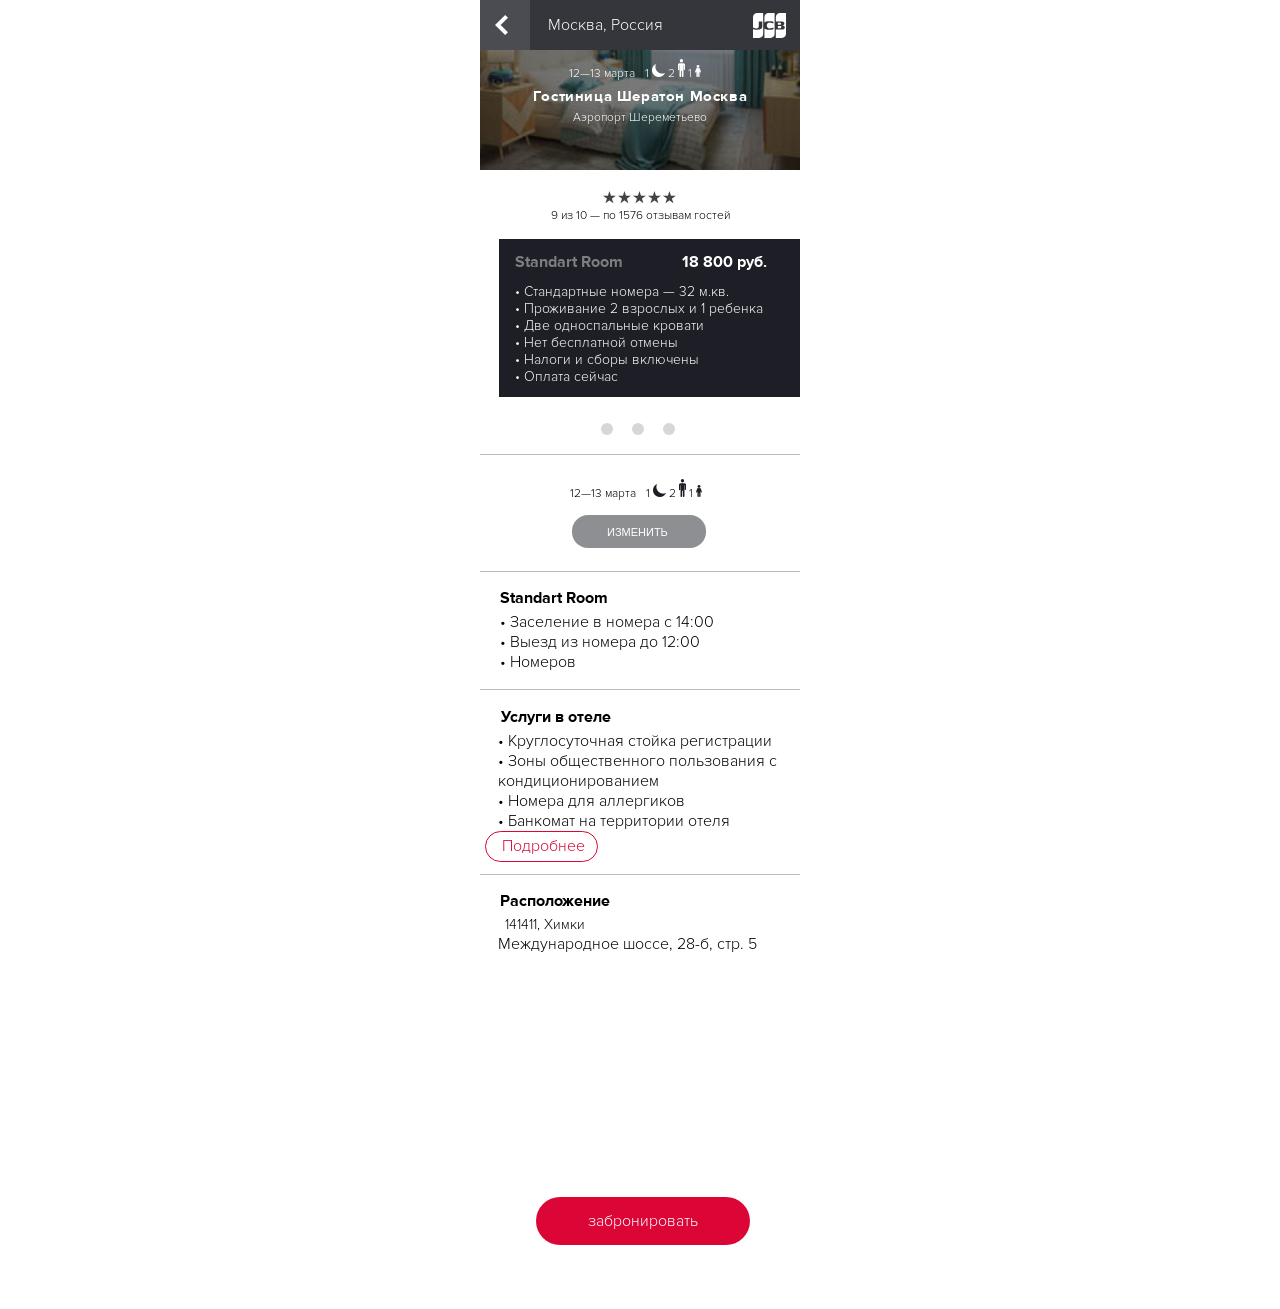
==== commit 5045f575: "fixed margins" ====
--- a/index.html
+++ b/index.html
@@ -48,12 +48,12 @@
 		<div class="room-type">Standart Room</div>
 		<div class="cost">18 800 руб.</div>
 			<ul class="room-list">
-				<li class="room_list__item">Стандартные номера — 32 м.кв.</li>
-				<li class="room-list__item">Проживание 2 взрослых и 1 ребенка</li>
-				<li class="room-list__item">Две односпальные кровати</li>
-				<li class="room-list__item">Нет бесплатной отмены</li>
-				<li class="room-list__item">Налоги и сборы включены</li>
-				<li class="room-list__item">Оплата сейчас</li>
+				<li class="room_list__item">&#8226; Стандартные номера — 32 м.кв.</li>
+				<li class="room-list__item">&#8226; Проживание 2 взрослых и 1 ребенка</li>
+				<li class="room-list__item">&#8226; Две односпальные кровати</li>
+				<li class="room-list__item">&#8226; Нет бесплатной отмены</li>
+				<li class="room-list__item">&#8226; Налоги и сборы включены</li>
+				<li class="room-list__item">&#8226; Оплата сейчас</li>
 			</ul>
 	</div>
 	<div class="slider">
@@ -70,18 +70,18 @@
 	<div class="information">
 		<h3 class="information-room">Standart Room</h3>
 		<ul class="information-list">
-			<li class="information-list__item">Заселение в номера с 14:00</li>
-			<li class="information-list__item">Выезд из номера до 12:00</li>
-			<li class="information-list__item">Номеров</li>
+			<li class="information-list__item">&#8226; Заселение в номера с 14:00</li>
+			<li class="information-list__item">&#8226; Выезд из номера до 12:00</li>
+			<li class="information-list__item">&#8226; Номеров</li>
 		</ul>
 	</div>
 	<div class="services">
 		<h3 class="services-room">Услуги в отеле</h3>
 		<ul class="services-list">
-			<li class="services-list__item">Круглосуточная стойка регистрации</li>
-			<li class="services-list__item">Зоны общественного пользования с кондиционированием</li>
-			<li class="services-list__item">Номера для аллергиков</li>
-			<li class="services-list__item">Банкомат на территории отеля</li>
+			<li class="services-list__item">&#8226; Круглосуточная стойка регистрации</li>
+			<li class="services-list__item">&#8226; Зоны общественного пользования с кондиционированием</li>
+			<li class="services-list__item">&#8226; Номера для аллергиков</li>
+			<li class="services-list__item">&#8226; Банкомат на территории отеля</li>
 		</ul>
 	</div>
 	<a href="#" class="additional-link">Подробнее</a>
--- a/src/styles/style.css
+++ b/src/styles/style.css
@@ -5,7 +5,7 @@
 }
 
 body{
-	font: 14px 'ProximaNovaLight' Helvetica, sans-serif;
+	font: 14px 'ProximaNovaLight', Helvetica, sans-serif;
 	margin: 0 auto;
 	width: 320px;
 }
@@ -30,6 +30,7 @@
 	width: 50px;
 	background: #4b4c51;
 	display: inline-block;
+	cursor: pointer;
 	
 }
 
@@ -37,14 +38,14 @@
 	font: 16px 'ProximaNovaLight', Helvetica, sans-serif;
 	display: inline-block;
 	vertical-align: text-bottom;
-	margin: 0 0 3px 14px;
+	margin: 0 0 4px 14px;
 	
 }
 
 .header__logo{
 	display: inline-block;
 	vertical-align: middle;
-	margin: 0 0 8px 84px;
+	margin: 0 0 8px 86px;
 }
 
 .link-back{
@@ -55,7 +56,7 @@
 .header-date{
 	text-align: center;
 	font-size: 12px;
-	padding: 9px 16px 6px 0;
+	padding: 9px 17px 6px 0;
 }
 
 .header__site-description{
@@ -73,7 +74,7 @@
 .header__location{
 	text-align: center;
 	font: 12px 'ProximaNovaLight';
-	margin-top: 4px;
+	line-height: 23px;
 }
 
 .hotel_review{
@@ -106,7 +107,7 @@
 	margin: 11px 0;
 	font: 14px 'ProximaNovaLight', sans-serif ;
 	padding: 0 16px;
-	list-style: disc;
+	list-style: none;
 }
 
 .change-date{
@@ -119,7 +120,7 @@
 	height: 33px;
 	border-radius: 16px;
 	text-transform: uppercase;
-	margin: 14px 0 0 91px;
+	margin: 14px 0 0 92px;
 	color: #fff;
 	background: #8e8f92;
 	border: 1px;
@@ -139,14 +140,15 @@
 }
 
 .information{
-	margin: 23px 0 0 0;
+	margin-top: 23px;
+	display: block;
 	border-top: 1px solid #bbbbbd;
 }
 
 .information-list{
-	padding: 0 0 0 19px;
+	padding: 0 0 0 20px;
 	margin: 4px 0 0 0;
-	list-style: disc;
+	list-style: none;
 	font: 16px 'ProximaNovaLight', Helvetica sans-serif;
 }
 
@@ -163,7 +165,7 @@
 .services-list{
 	margin: 4px 0 0 0;
 	padding: 0 0 0 18px;
-	list-style: disc;
+	list-style: none;
 	font: 16px 'ProximaNovaLight', Helvetica sans-serif;
 }
 
@@ -176,7 +178,7 @@
 	text-decoration: none;
 	cursor: pointer;
 	font: 16px 'ProximaNovaLight', Helvetica sans-serif;
-	margin: 1px 0 0 3px;
+	margin: 0 0 0 5px;
 	padding: 4px 12px 5px 16px;
 }
 
@@ -216,9 +218,10 @@
 }
 
 .rating {
-  display: inline-block;
-  margin-left: 122px;
-  padding-top: 13px; 
+  display: flex;
+  justify-content: center;
+  margin-top: 17px;
+  direction: rtl;
 }
 
 input { 
@@ -227,7 +230,7 @@
 .rating__img {
   float: right;
   font-size: 17px;
-  padding: 0 1px 0 0;
+  padding: 0 2px 0 0;
   color: #444;
   transition: all .2s;
   cursor: pointer;
@@ -278,7 +281,7 @@
 }
 
 .slider{
-	margin: 37px 0 0 0;
+	margin: 40px 0 0 0;
 	text-align: center;
 	border-bottom: 1px solid #bbbbbd;
 
@@ -286,18 +289,4 @@
 
 .container_main-block{
 	margin-bottom: 20%;
-}
-
-/*@media screen and (max-width: 768px) {
-	body{
-		margin: 0 auto;
-		width: auto;
-	}
-}*/
-
-/*@media screen and (min-width: 1024px) and (max-width: 1240px)  {
-	body{
-		margin: 0 auto;
-		width: auto;
-	}
-}*/+}
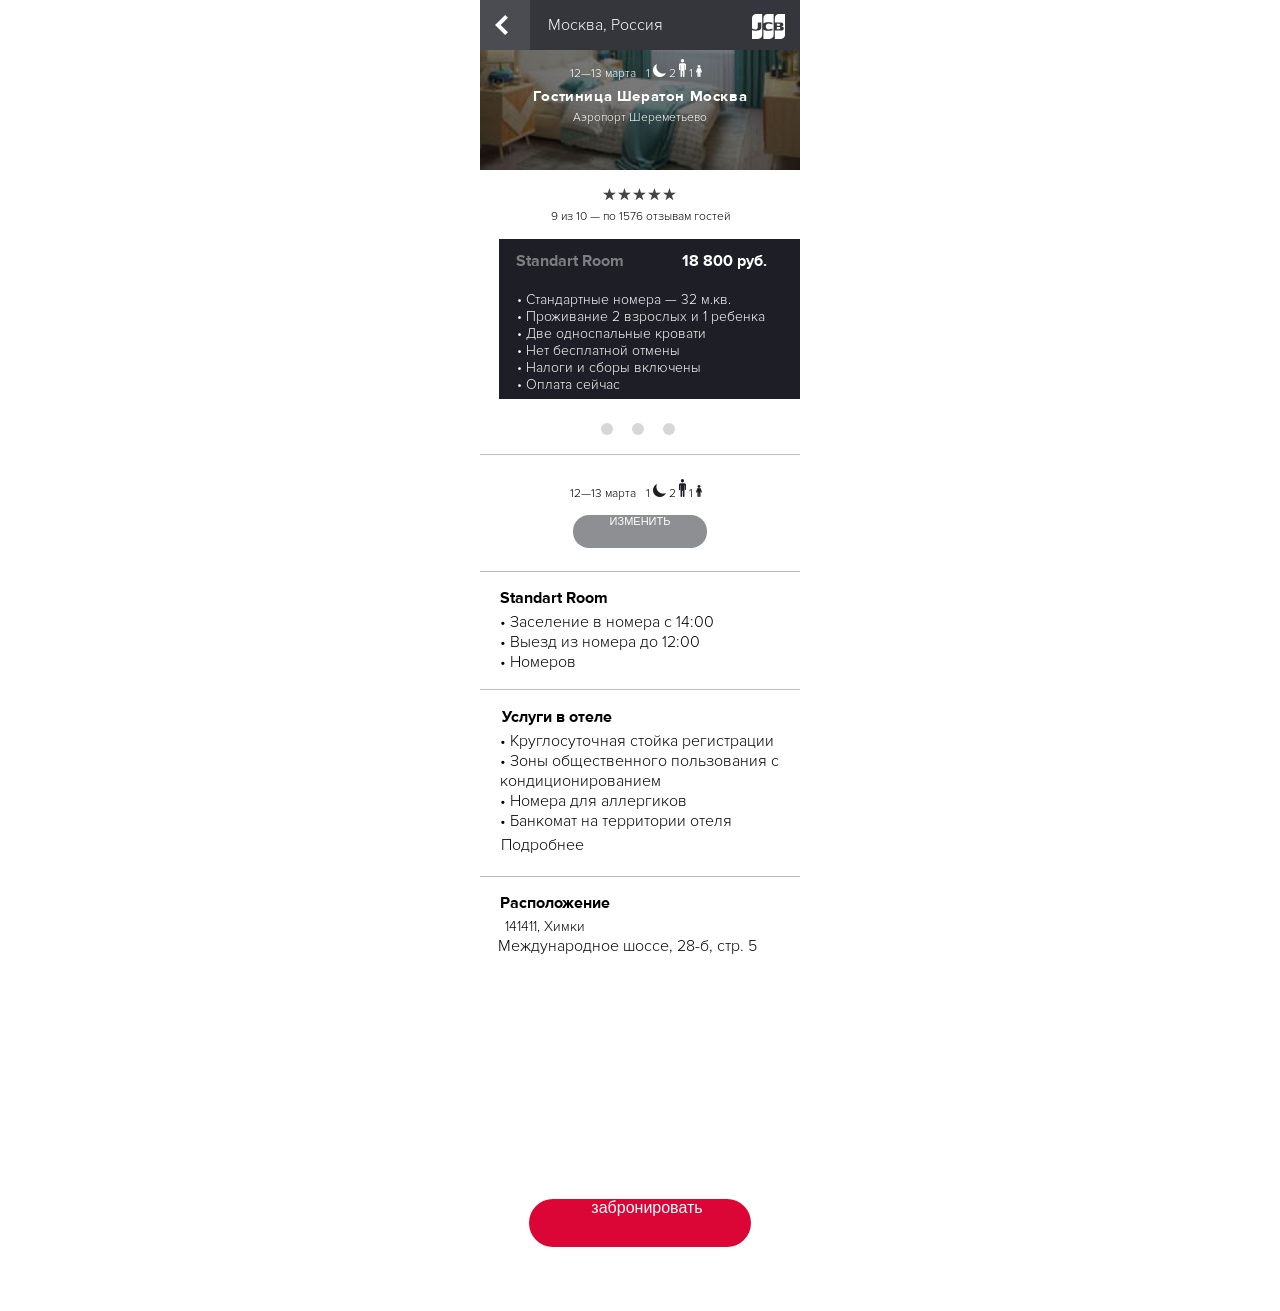
==== commit 67918783: "add main fix additonal, fix blocks" ====
--- a/index.html
+++ b/index.html
@@ -22,9 +22,11 @@
 				</a>
 			</div>
 			<div class="header-date">12—13 марта
-				<div class="icons">1 <img class="icon icon_moon" src="src/img/moon-white.png" alt="nights"></div>
-				<div class="icons">2 <img class="icon icon_adult" src="src/img/adult-white.png" alt="adults"></div>
-				<div class="icons">1 <img class="icon icon_child" src="src/img/child-white.png" alt="children"></div>
+				<div class="icons-block">
+					<div class="icons">1 <img class="icon icon_moon" src="src/img/moon-white.png" alt="nights"></div>
+					<div class="icons">2 <img class="icon icon_adult" src="src/img/adult-white.png" alt="adults"></div>
+					<div class="icons">1 <img class="icon icon_child" src="src/img/child-white.png" alt="children"></div>
+				</div>
 			</div> 	
 			<div class="header__site-description">Гостиница Шератон Москва</div>
 			<div class="header__location">Аэропорт Шереметьево</div>
@@ -37,7 +39,7 @@
     	<input class="rating__input rating__input_star-4" id="rating__input_star-4" type="radio" name="star"/>
     	<label class="rating__img rating__img_star-4" for="rating__input_star-4"></label>
     	<input class="rating__input rating__input_star-3" id="rating__input_star-3" type="radio" name="star"/>
-    	<label class="rating__img rating__img_star-3" for="rating__input_star-3"></label>
+    	<label class="rating__img rating__img_stаr-3" for="rating__input_star-3"></label>
     	<input class="rating__input rating__input_star-2" id="rating__input_star-2" type="radio" name="star"/>
     	<label class="rating__img rating__img_star-2" for="rating__input_star-2"></label>
     	<input class="rating__input rating__input_star-1" id="rating__input_star-1" type="radio" name="star"/>
@@ -62,9 +64,11 @@
 		<div class="slider__circle slider__circle_active slider__circle-3"></div>
 	</div>
 	<div class="change-date">12—13 марта
-		<div class="icons">1 <img class="icon" src="src/img/moon-black.png" alt="nights"></div>
-		<div class="icons">2 <img class="icon" src="src/img/adult-black.png" alt="adults"></div>
-		<div class="icons">1 <img class="icon" src="src/img/child-black.png" alt="children"></div>
+		<div class="icons-block">
+			<div class="icons">1 <img class="icon" src="src/img/moon-black.png" alt="nights"></div>
+			<div class="icons">2 <img class="icon" src="src/img/adult-black.png" alt="adults"></div>
+			<div class="icons">1 <img class="icon" src="src/img/child-black.png" alt="children"></div>
+		</div>
 	</div>
 	<button class="btn">Изменить</button>
 	<div class="information">
--- a/src/styles/style.css
+++ b/src/styles/style.css
@@ -35,7 +35,7 @@
 }
 
 .header__city{
-	font: 16px 'ProximaNovaLight', Helvetica, sans-serif;
+	font-size: 16px;
 	display: inline-block;
 	vertical-align: text-bottom;
 	margin: 0 0 4px 14px;
@@ -44,8 +44,8 @@
 
 .header__logo{
 	display: inline-block;
-	vertical-align: middle;
-	margin: 0 0 8px 86px;
+	vertical-align: sub;
+	padding-left: 85px;
 }
 
 .link-back{
@@ -56,7 +56,7 @@
 .header-date{
 	text-align: center;
 	font-size: 12px;
-	padding: 9px 17px 6px 0;
+	padding: 9px 17px 6px 9px;
 }
 
 .header__site-description{
@@ -66,68 +66,67 @@
 }
 
 .icons{
-	position: relative;
-	left: 7px;
 	display: inline-block;
 }
 
 .header__location{
 	text-align: center;
-	font: 12px 'ProximaNovaLight';
+	font-size: 12px;
 	line-height: 23px;
 }
 
 .hotel_review{
 	text-align: center;
-	font: 12px 'ProximaNovaLight', Helvetica sans-serif;
+	font-size: 12px;
 }
 
 .room{
-	height: 158px;
 	background: #1e1f26;
-	margin: 16px 0 0 19px;
+	margin: 15px 0 0 19px;
 	font-size: 12px;
 	color: #fff;
+	padding-top: 2px;
 }
 
 .room-type{
 	display: inline-block;
-	margin: 13px 0 0 16px;
+	padding: 10px 0 0 17px;
 	color: #7d7e80;
 	font: 16px 'ProximaNovaBold';
 }
 
 .cost{
 	display: inline-block;
-	margin: 0 0 0 56px;
+	padding-left: 55px;
 	font: 16px 'ProximaNovaBold';
 }
 
 .room-list{
-	margin: 11px 0;
-	font: 14px 'ProximaNovaLight', sans-serif ;
-	padding: 0 16px;
+	font-size: 14px;
+	padding: 6px 18px;
 	list-style: none;
 }
 
 .change-date{
 	text-align: center;
 	font-size: 12px;
-	margin: 24px 30px 0 14px;
+	margin: 24px 30px 0 21px;
 }
 
 .btn{
 	height: 33px;
 	border-radius: 16px;
 	text-transform: uppercase;
-	margin: 14px 0 0 92px;
+	margin: 14px auto;
+	display: flex;
 	color: #fff;
 	background: #8e8f92;
 	border: 1px;
 	outline: none;
-	padding: 0 38px 0 35px;
+	padding: 0 37px 0 37px;
 	font-size: 11px;
 	cursor: pointer;
+	transition: 0.3s ease-in-out 0s;
 }
 
 .btn:hover{
@@ -141,7 +140,6 @@
 
 .information{
 	margin-top: 23px;
-	display: block;
 	border-top: 1px solid #bbbbbd;
 }
 
@@ -149,7 +147,7 @@
 	padding: 0 0 0 20px;
 	margin: 4px 0 0 0;
 	list-style: none;
-	font: 16px 'ProximaNovaLight', Helvetica sans-serif;
+	font-size: 16px;
 }
 
 .services{
@@ -158,33 +156,32 @@
 }
 
 .services-room{
-	margin: 17px 0 0 21px;
+	margin: 17px 0 0 22px;
 	font: 16px 'ProximaNovaBold', Helvetica sans-serif;
 }
 
 .services-list{
 	margin: 4px 0 0 0;
-	padding: 0 0 0 18px;
+	padding: 0 0 0 20px;
 	list-style: none;
-	font: 16px 'ProximaNovaLight', Helvetica sans-serif;
+	color: black;
+	font-size: 16px;
 }
 
 .additional-link{
 	display: inline-block;
-	border: 1px solid #db0536;
-	border-radius: 20px;
-	text-align: center;
+	text-align: center;
+	text-decoration: none;
+	color: black;
+	cursor: pointer;
+	font-size: 16px;
+	padding: 4px 12px 9px 21px;
+	transition: 0.4s ease-in-out 0s;
+}
+
+.additional-link:hover{
 	color: #db0536;
-	text-decoration: none;
-	cursor: pointer;
-	font: 16px 'ProximaNovaLight', Helvetica sans-serif;
-	margin: 0 0 0 5px;
-	padding: 4px 12px 5px 16px;
-}
-
-.additional-link:hover{
-	color: #fff;
-	background: #db0536;
+	text-decoration: underline;
 }
 
 .location__disposition{
@@ -194,12 +191,12 @@
 
 .location__city{
 	margin: 5px 0 0 25px;
-	font: 14px 'ProximaNovaLight', Helvetica sans-serif;
+	font-size: 14px;
 }
 
 .location__address{
 	margin: 1px 0 0 18px;
-	font: 16px 'ProximaNovaLight', Helvetica sans-serif;
+	font-size: 16px;
 }
 
 .location{
@@ -211,17 +208,20 @@
 	text-transform: lowercase;
 	background: #db0536;
 	border-radius: 28px;
-	margin: 18px 0 0 56px;
-	padding: 0 52px 0 52px;
-	font: 16px 'ProximaNovaLight', Helvetica sans-serif;
-	cursor: pointer;
+	margin: 18px auto;
+	padding: 0 48px 0 62px;
+	font-size: 16px;
+	cursor: pointer;
+	transition: 0.3s ease-in-out 0s;
 }
 
 .rating {
   display: flex;
   justify-content: center;
-  margin-top: 17px;
-  direction: rtl;
+  line-height: 29px;
+  padding-top: 10px;
+  flex-direction: row-reverse;
+  transition: 0.4s ease-in-out 0s;
 }
 
 input { 
@@ -281,7 +281,7 @@
 }
 
 .slider{
-	margin: 40px 0 0 0;
+	margin-top: 38px;
 	text-align: center;
 	border-bottom: 1px solid #bbbbbd;
 
@@ -289,4 +289,9 @@
 
 .container_main-block{
 	margin-bottom: 20%;
+}
+
+.icons-block{
+	display: inline-block;
+	padding-left: 7px;
 }
